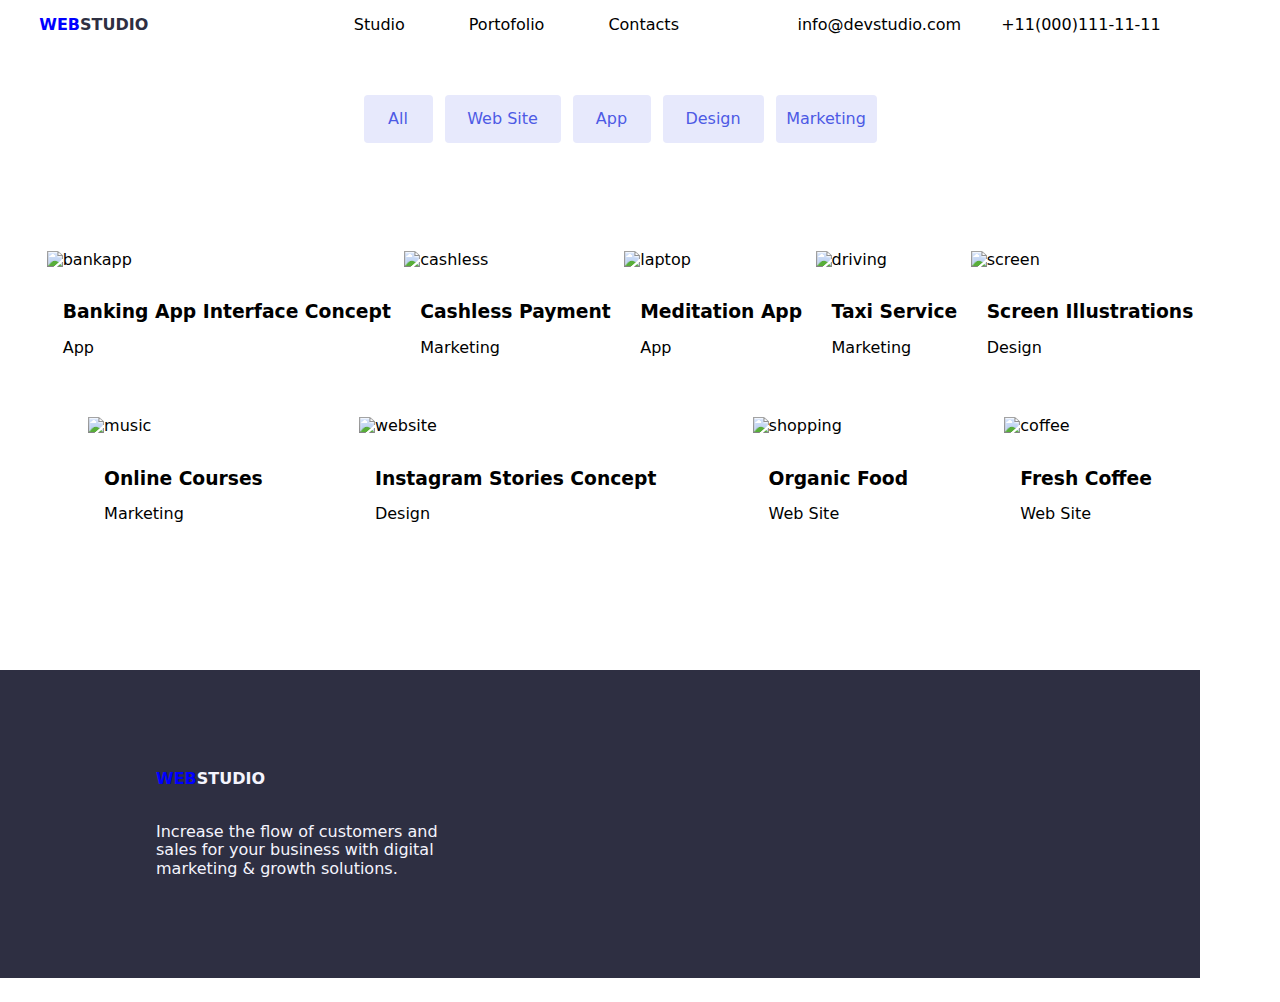
==== Portofoliu.html @ e0397cda "1" ====
<!DOCTYPE html>
<html lang="en">
  <head>
    <meta charset="UTF-8" />
    <meta name="viewport" content="width=device-width, initial-scale=1.0" />
    <title>Portofoliu</title>
    <link rel="preconnect" href="https://fonts.googleapis.com" />
    <link rel="preconnect" href="https://fonts.gstatic.com" crossorigin />
    <link
      href="https://fonts.googleapis.com/css2?family=Raleway:ital,wght@0,700;1,700&family=Roboto:wght@400;500;700;900&display=swap"
      rel="stylesheet"
    />
    <link rel="stylesheet" href="style.css" />
    <link rel="stylesheet" href="modern-normalize.css">
  </head>
  <body class="website">
    <header class="top-line container">
      <!-- Logo -->
      <a href="index.html" class="logo">STUDIO</a>
      <!-- Sectiunea Navigatie -->
      <nav class="pages">
        <ul>
          <li><a href="index.html">Studio</a></li>
        </ul>
        <ul>
          <li><a href="Portofoliu.html">Portofolio</a></li>
        </ul>
        <ul>
          <li><a>Contacts</a></li>
        </ul>
      </nav>
      <!-- Email and Phone -->
      <div class="link-logo">
      <a href="mailto:info@devstudio.com">info@devstudio.com</a>
      <a href="tel:+11 (000) 111-11-11">+11(000)111-11-11</a>
   
  </div>
    </header>
    <!-- Main section -->
    <main>
      <!-- Filter bar -->
      <section class="buttons container section" >      
        <ul class="active-buttons">
          <li><button type="button" class="all">All</button></li>
          <li><button type="button" class="web">Web Site</button></li>
          <li><button type="button" class="app">App</button></li>
          <li><button type="button" class="design">Design</button></li>
          <li><button type="button" class="marketing">Marketing</button></li>
        </ul>
      </section>
      <!-- Project Cards -->
      <section class="container section" >
        <ul class="images-list">
          <li>
            <img
              src="./images/bankapp.jpg"
              alt="bankapp"
              width="360"
              height="300"
            />
            <h3 class="h3-images">Banking App Interface Concept</h3>
            <p class="p-images"> App</p>
          </li>
          <li>
            <img
              src="./images/contactless.jpg"
              alt="cashless"
              width="360"
              height="300"
            />
            <h3 class="h3-images">Cashless Payment</h3>
            <p class="p-images">Marketing</p>
          </li>
          <li>
            <img
              src="./images/laptop.jpg"
              alt="laptop"
              width="360"
              height="300"
            />
            <h3 class="h3-images">Meditation App</h3>
            <p class="p-images">App</p>
          </li>
          <li>
            <img
              src="./images/driving.jpg"
              alt="driving"
              width="360"
              height="300"
            />
            <h3 class="h3-images">Taxi Service</h3>
            <p class="p-images">Marketing</p>
          </li>
          <li>
            <img
              src="./images/ecran.jpg"
              alt="screen"
              width="360"
              height="300"
            />
            <h3 class="h3-images">Screen Illustrations</h3>
            <p class="p-images">Design</p>
          </li>
          <li>
            <img
              src="./images/music.jpg"
              alt="music"
              width="360"
              height="300"
            />
            <h3 class="h3-images">Online Courses</h3>
            <p class="p-images">Marketing</p>
          </li>
          <li>
            <img
              src="./images/website.jpg"
              alt="website"
              width="360"
              height="300"
            />
            <h3 class="h3-images">Instagram Stories Concept</h3>
            <p class="p-images">Design</p>
          </li>
          <li>
            <img
              src="./images/shopping.jpg"
              alt="shopping"
              width="360"
              height="300"
            />
            <h3 class="h3-images">Organic Food</h3>
            <p class="p-images">Web Site</p>
          </li>
          <li>
            <img
              src="./images/coffee.jpg"
              alt="coffee"
              width="360"
              height="300"
            />
            <h3 class="h3-images">Fresh Coffee</h3>
            <p class="p-images">Web Site</p>
          </li>
        </ul>
      </section>
    </main>
    <footer class="footer container">

      <!-- Logo -->
      <div class="logo-footer">
  <a href="index.html" class="logo">STUDIO</a>
  <p class="p-footer">
    Increase the flow of customers and <br> sales for your business with digital <br>
    marketing & growth solutions.
  </p>
      </div>

</footer>
    </footer>
  </body>
</html>
---- style.css ----
.root{
  --link-color:color: #2E2F42;
  --global-font-family:"Roboto", sans-serif;
  --logo-font-family:"Raleway", sans-serif;
  --link-logo:color: #434455;
  --global-withe-text:color: #F4F4FD;
}

.website {
  font-family: var(--global-font-family);
}

.logo-footer::before{
  color: blue;
  font-family: var(--logo-font-family);
  font-weight: 800;
  size: 18px;
  text-decoration: none;
}
.footer .logo{
  color:#F4F4FD;
  text-decoration: none;
  
}
.logo::before{
  content: "WEB";
  color: blue;
  font-family: var(--logo-font-family);
  font-weight: 800;
  size: 18px;
  text-decoration: none;
}
.logo{
  color: #2E2F42;
  text-decoration: none;
  font-family: var(--logo-font-family);
  font-weight: 800;
  size: 18px;
  width: 156px;
  margin-top: 24px;
  margin-bottom: 24px;
}

.link-logo a {
  color: var(--link-logo);
  text-decoration: none;
  size: 16px;
  line-height:1.5;
  justify-content: space-around;
  margin-top: 24px;
  margin-bottom: 24px;
}

  .link-logo{
    display: flex;
    gap: 40px;
    margin-top: 24px;
    margin-bottom: 24px;
    margin-block-start: 0;

  }
  
.pages a {
  color: var(--link-color);
  text-decoration: none;
  font-weight: 500;
  gap: 40px;
  display: flex;
  margin-top: 24px;
  margin-bottom: 24px; 
  }

ul {
    list-style-type: none;
  }

.hero{
  display: flex;
	flex-direction: column;
	flex-wrap: wrap;
	justify-content: center;
	align-items: center;
	align-content: center;
  color: #FFFFFF;
  background-color: #2E2F42;
  top: 72px;
}
.top-line{
  display: flex;
  justify-content: space-around;
  gap: 40px;
  margin-block-start: 0;
  

}
.pages{
  display: flex;
  justify-content: space-evenly;
  margin-block-start: 0;
  gap: 24px;

}
.top-line{
align-items: baseline;}

.h1-hero{
  display: flex;
  justify-content: center;
  align-items: center;
}
.button-order{
padding: 16px, 32px, 16px, 32px;
cursor: pointer;
width: 160px;
height: 56px;
gap: 10px;
border-radius: 4px 4px 4px;
background-color:#4D5AE5;
padding: 0;
outline:none;
border: none; 
}
.button-order:hover{
  background-color:#4D5AE5;
  color: #FFFFFF;
  cursor: pointer;
  border: none; }


















.about li h3{
  font-weight: 500;
  size: 20px;
  color: var(--link-color);
  line-height:1.5;
}
.about li p{
  size: 16px;
  color: var(--link-color);
  line-height:1.5;
}
.sub-heder{
  font-weight: 700;
  size: 36px;
  color: var(--link-color);
  line-height:40px;
}
.team{
  font-weight: 700;
  size: 36px;
  color: var(--link-color);
  line-height:40px;
}
.our-team h3{
  font-weight: 500;
  size: 20px;
  color: var(--link-color);
  line-height:1.5;

}
.our-team p{
  size: 16px;
  color: var(--link-logo);
  line-height:1.5;
}
.footer{
background-color: #2E2F42;
color: #F4F4FD;
}
.logo-studio{
  color: #FFFFFF;
  line-height:21px;





}
.buttons .all {
  font-weight: 500;
  color: #4D5AE5;
  background-color: #E7E9FC;
  width:69px;
  height:48px;
  padding:12px, 24px, 12px, 24px;
  cursor: pointer;
  border: none;
  border-radius: 4px;
  line-height:1.5;
}
.buttons .all:hover {
  background-color:#404BBF;
  color: #FFFFFF;
  }

  .buttons .web{
    color: #4D5AE5;
    background-color: #E7E9FC;
    width:116px;
    height:48px;
    padding:12px, 24px, 12px, 24px;
    cursor: pointer;
    border: 1px;
    border-radius: 4px;
    font-weight: 500;
    line-height:1.5;
  }
  .buttons .web:hover{
    background-color:#404BBF;
    color: #FFFFFF;
  }
  .buttons .app{
    color: #4D5AE5;
    background-color: #E7E9FC;
    width:78px;
    height:48px;
    padding:12px, 24px, 12px, 24px;
    cursor: pointer;
    border: 1px;
    border-radius: 4px;
    font-weight: 500;
    line-height:1.5;
  }
  .buttons .app:hover{
    background-color:#404BBF;
    color: #FFFFFF;
  }
  .buttons .design{
    color: #4D5AE5;
    background-color: #E7E9FC;
    width:101px;
    height:48px;
    padding:12px, 24px, 12px, 24px;
    cursor: pointer;
    border: 1px;
    border-radius: 4px;
    font-weight: 500;
    line-height:1.5;
  }
  .buttons .design:hover{
    background-color:#404BBF;
    color: #FFFFFF;
  }
  .buttons .marketing{
    color: #4D5AE5;
    background-color: #E7E9FC;
    width:101px;
    height:48px;
    padding:12px, 24px, 12px, 24px;
    cursor: pointer;
    border: 1px;
    border-radius: 4px;
    font-weight: 500;
    line-height:1.5;
  }
  .buttons .marketing:hover{
    background-color:#404BBF;
    color: #FFFFFF;
  }
.container{
  width: 1200px;
  margin-top: -24px;
  margin-bottom: -24px;

}
.about-list {
  display: flex;
	justify-content: space-around;
  gap: 24px;

 }
 .section-img{
  display: flex;
  justify-content: space-around;
  gap: 24px;
 }
 .sub-heder{
  display: flex;
  justify-content: center;
 }
 .team{
  display: flex;
  align-content: center;
  flex-wrap: wrap;
  justify-content: center;
  margin-top: 120px;
  margin-bottom: 72px;
}
 .our-team{
  justify-content: space-around;
  display: flex;
 }
 .team-section{
  background-color: #F4F4FD;
  gap: 32px;
  padding: 0px, 0px, 32px, 0px;
  top:1780px;
  width: 1200px;
 }
.team-section h3 p{
  background-color: #FFFFFF;
}
.card1{
  background-color: #FFFFFF;
  justify-content: center;
  text-align: center;
  bottom: 120px;

}
.section {
  padding-top: 94px;
  padding-bottom: 94px;
}
.logo-footer{
  display: flex;

  flex-direction: column;

  margin-left: 156px;

}
.p-footer{
margin-bottom: 100px;
    margin-top: 17.5px;
}
.logo-footer .logo{
  margin-top: 100px;
    margin-bottom: 17.5px;
}


.active-buttons{
  display: flex;
    flex-direction: row;
    flex-wrap: wrap;
    margin-top: -60px;
    justify-content: center;
    align-items: center;
    align-content: center;
    gap: 12px;
}
.images-list{
  display: flex;
  flex-wrap: wrap;
  justify-content: space-around;
  border: #E7E9FC;
  margin-top: -72px;
  
}
.container .section{
  padding-top: 94px;
  padding-bottom: 0px;
}
.h3-images {
  margin-left: 16px;
  margin-top: 32px;
  margin-bottom: 8px;
}
.p-images{
  margin-left: 16px;
  margin-bottom: 60px;
}
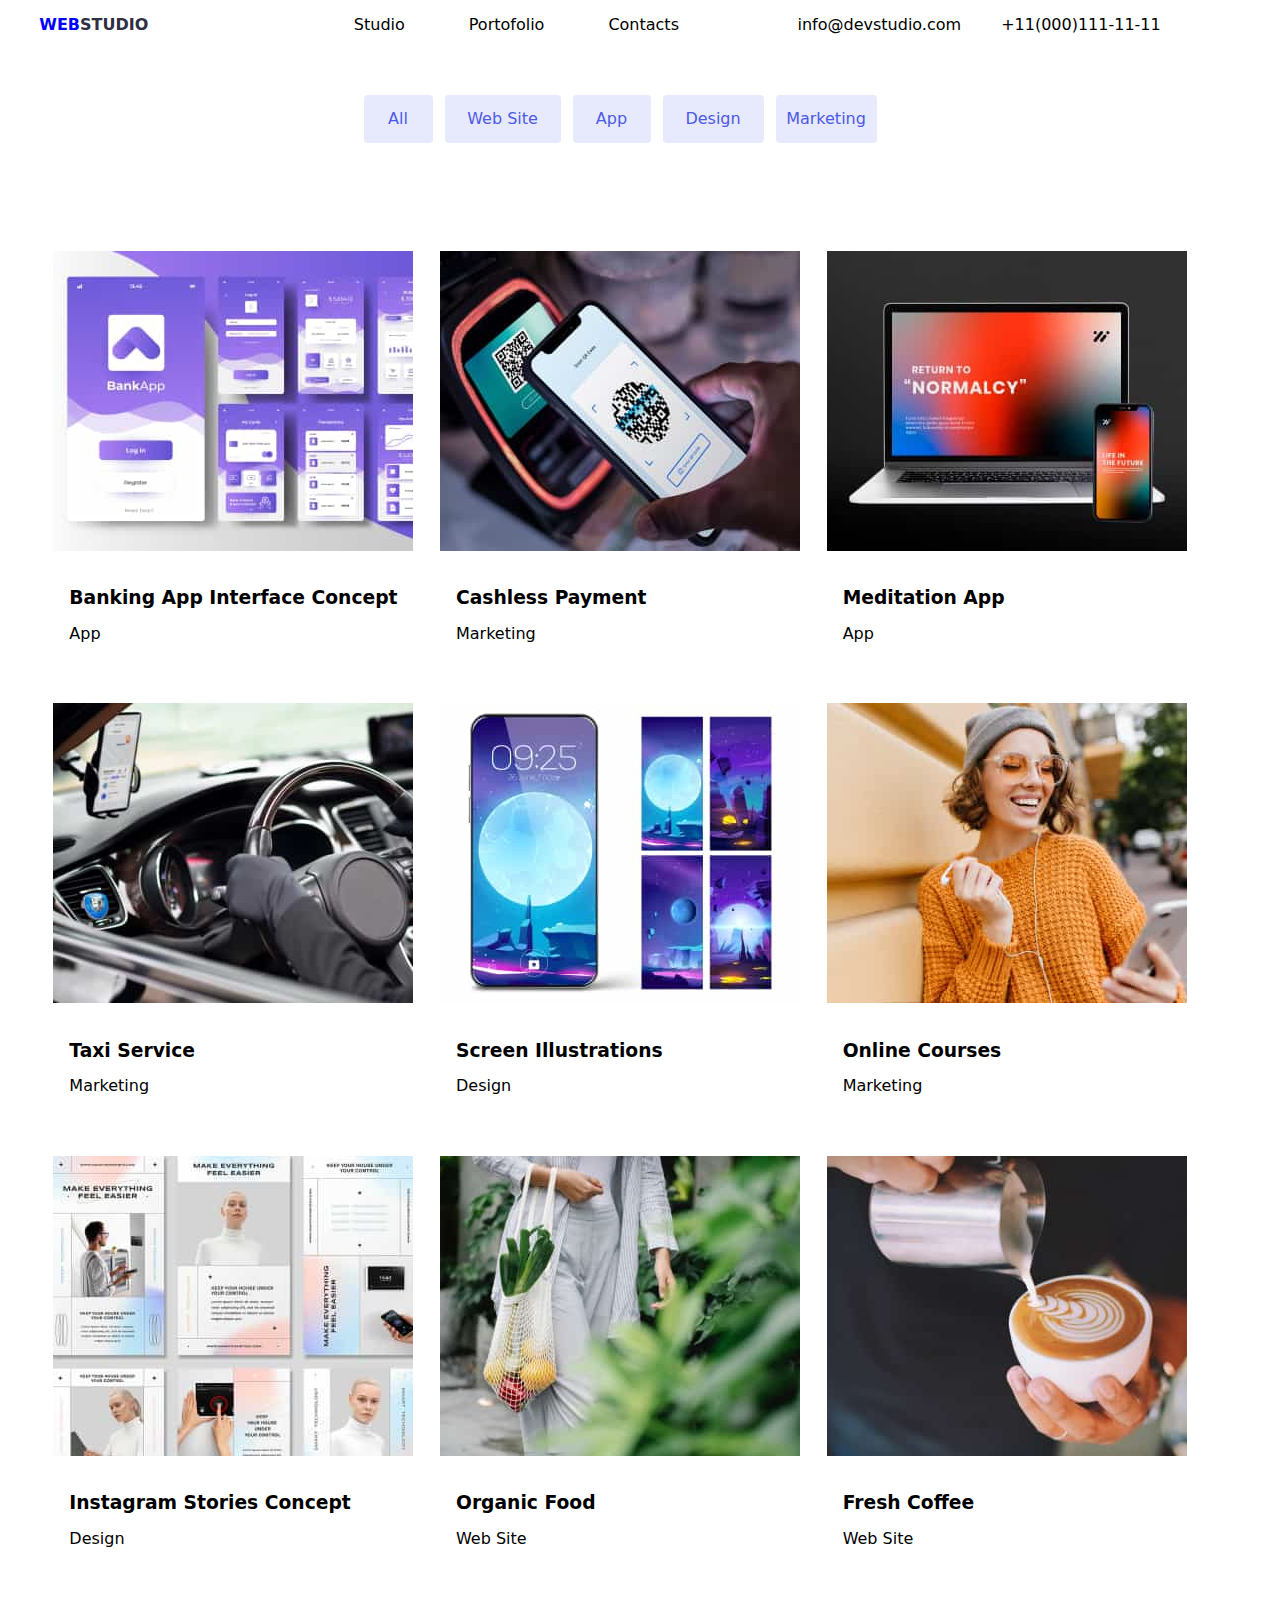
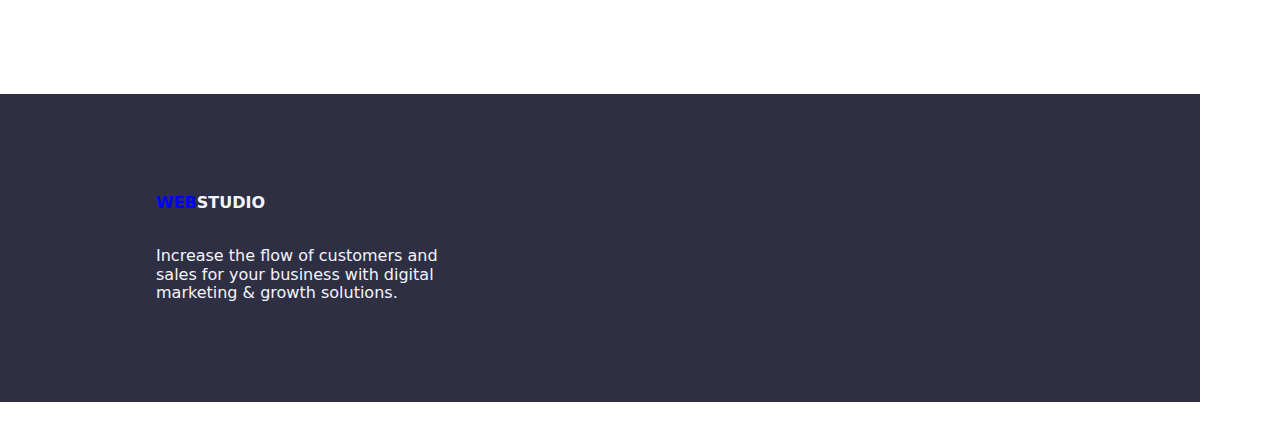
==== commit b1f85a0c: "update2" ====
--- a/Portofoliu.html
+++ b/Portofoliu.html
@@ -1,161 +1,118 @@
 <!DOCTYPE html>
 <html lang="en">
-  <head>
-    <meta charset="UTF-8" />
-    <meta name="viewport" content="width=device-width, initial-scale=1.0" />
-    <title>Portofoliu</title>
-    <link rel="preconnect" href="https://fonts.googleapis.com" />
-    <link rel="preconnect" href="https://fonts.gstatic.com" crossorigin />
-    <link
-      href="https://fonts.googleapis.com/css2?family=Raleway:ital,wght@0,700;1,700&family=Roboto:wght@400;500;700;900&display=swap"
-      rel="stylesheet"
-    />
-    <link rel="stylesheet" href="style.css" />
-    <link rel="stylesheet" href="modern-normalize.css">
-  </head>
-  <body class="website">
-    <header class="top-line container">
-      <!-- Logo -->
-      <a href="index.html" class="logo">STUDIO</a>
-      <!-- Sectiunea Navigatie -->
-      <nav class="pages">
-        <ul>
-          <li><a href="index.html">Studio</a></li>
-        </ul>
-        <ul>
-          <li><a href="Portofoliu.html">Portofolio</a></li>
-        </ul>
-        <ul>
-          <li><a>Contacts</a></li>
-        </ul>
-      </nav>
-      <!-- Email and Phone -->
-      <div class="link-logo">
+
+<head>
+  <meta charset="UTF-8" />
+  <meta name="viewport" content="width=device-width, initial-scale=1.0" />
+  <title>Portofoliu</title>
+  <link rel="preconnect" href="https://fonts.googleapis.com" />
+  <link rel="preconnect" href="https://fonts.gstatic.com" crossorigin />
+  <link
+    href="https://fonts.googleapis.com/css2?family=Raleway:ital,wght@0,700;1,700&family=Roboto:wght@400;500;700;900&display=swap"
+    rel="stylesheet" />
+  <link rel="stylesheet" href="style.css" />
+  <link rel="stylesheet" href="modern-normalize.css">
+</head>
+
+<body class="website">
+  <header class="top-line container">
+    <!-- Logo -->
+    <a href="index.html" class="logo">STUDIO</a>
+    <!-- Sectiunea Navigatie -->
+    <nav class="pages">
+      <ul>
+        <li><a href="index.html">Studio</a></li>
+      </ul>
+      <ul>
+        <li><a href="Portofoliu.html">Portofolio</a></li>
+      </ul>
+      <ul>
+        <li><a>Contacts</a></li>
+      </ul>
+    </nav>
+    <!-- Email and Phone -->
+    <div class="link-logo">
       <a href="mailto:info@devstudio.com">info@devstudio.com</a>
       <a href="tel:+11 (000) 111-11-11">+11(000)111-11-11</a>
-   
-  </div>
-    </header>
-    <!-- Main section -->
-    <main>
-      <!-- Filter bar -->
-      <section class="buttons container section" >      
-        <ul class="active-buttons">
-          <li><button type="button" class="all">All</button></li>
-          <li><button type="button" class="web">Web Site</button></li>
-          <li><button type="button" class="app">App</button></li>
-          <li><button type="button" class="design">Design</button></li>
-          <li><button type="button" class="marketing">Marketing</button></li>
-        </ul>
-      </section>
-      <!-- Project Cards -->
-      <section class="container section" >
-        <ul class="images-list">
-          <li>
-            <img
-              src="./images/bankapp.jpg"
-              alt="bankapp"
-              width="360"
-              height="300"
-            />
-            <h3 class="h3-images">Banking App Interface Concept</h3>
-            <p class="p-images"> App</p>
-          </li>
-          <li>
-            <img
-              src="./images/contactless.jpg"
-              alt="cashless"
-              width="360"
-              height="300"
-            />
-            <h3 class="h3-images">Cashless Payment</h3>
-            <p class="p-images">Marketing</p>
-          </li>
-          <li>
-            <img
-              src="./images/laptop.jpg"
-              alt="laptop"
-              width="360"
-              height="300"
-            />
-            <h3 class="h3-images">Meditation App</h3>
-            <p class="p-images">App</p>
-          </li>
-          <li>
-            <img
-              src="./images/driving.jpg"
-              alt="driving"
-              width="360"
-              height="300"
-            />
-            <h3 class="h3-images">Taxi Service</h3>
-            <p class="p-images">Marketing</p>
-          </li>
-          <li>
-            <img
-              src="./images/ecran.jpg"
-              alt="screen"
-              width="360"
-              height="300"
-            />
-            <h3 class="h3-images">Screen Illustrations</h3>
-            <p class="p-images">Design</p>
-          </li>
-          <li>
-            <img
-              src="./images/music.jpg"
-              alt="music"
-              width="360"
-              height="300"
-            />
-            <h3 class="h3-images">Online Courses</h3>
-            <p class="p-images">Marketing</p>
-          </li>
-          <li>
-            <img
-              src="./images/website.jpg"
-              alt="website"
-              width="360"
-              height="300"
-            />
-            <h3 class="h3-images">Instagram Stories Concept</h3>
-            <p class="p-images">Design</p>
-          </li>
-          <li>
-            <img
-              src="./images/shopping.jpg"
-              alt="shopping"
-              width="360"
-              height="300"
-            />
-            <h3 class="h3-images">Organic Food</h3>
-            <p class="p-images">Web Site</p>
-          </li>
-          <li>
-            <img
-              src="./images/coffee.jpg"
-              alt="coffee"
-              width="360"
-              height="300"
-            />
-            <h3 class="h3-images">Fresh Coffee</h3>
-            <p class="p-images">Web Site</p>
-          </li>
-        </ul>
-      </section>
-    </main>
-    <footer class="footer container">
 
-      <!-- Logo -->
-      <div class="logo-footer">
-  <a href="index.html" class="logo">STUDIO</a>
-  <p class="p-footer">
-    Increase the flow of customers and <br> sales for your business with digital <br>
-    marketing & growth solutions.
-  </p>
-      </div>
+    </div>
+  </header>
+  <!-- Main section -->
+  <main>
+    <!-- Filter bar -->
+    <section class="buttons container section">
+      <ul class="active-buttons">
+        <li><button type="button" class="all">All</button></li>
+        <li><button type="button" class="web">Web Site</button></li>
+        <li><button type="button" class="app">App</button></li>
+        <li><button type="button" class="design">Design</button></li>
+        <li><button type="button" class="marketing">Marketing</button></li>
+      </ul>
+    </section>
+    <!-- Project Cards -->
+    <section class="container section">
+      <ul class="images-list">
+        <li>
+          <img src="./images/bankapp.jpg" alt="bankapp" width="360" height="300" />
+          <h3 class="h3-images">Banking App Interface Concept</h3>
+          <p class="p-images"> App</p>
+        </li>
+        <li>
+          <img src="./images/contactless.jpg" alt="cashless" width="360" height="300" />
+          <h3 class="h3-images">Cashless Payment</h3>
+          <p class="p-images">Marketing</p>
+        </li>
+        <li>
+          <img src="./images/laptop.jpg" alt="laptop" width="360" height="300" />
+          <h3 class="h3-images">Meditation App</h3>
+          <p class="p-images">App</p>
+        </li>
+        <li>
+          <img src="./images/driving.jpg" alt="driving" width="360" height="300" />
+          <h3 class="h3-images">Taxi Service</h3>
+          <p class="p-images">Marketing</p>
+        </li>
+        <li>
+          <img src="./images/ecran.jpg" alt="screen" width="360" height="300" />
+          <h3 class="h3-images">Screen Illustrations</h3>
+          <p class="p-images">Design</p>
+        </li>
+        <li>
+          <img src="./images/music.jpg" alt="music" width="360" height="300" />
+          <h3 class="h3-images">Online Courses</h3>
+          <p class="p-images">Marketing</p>
+        </li>
+        <li>
+          <img src="./images/website.jpg" alt="website" width="360" height="300" />
+          <h3 class="h3-images">Instagram Stories Concept</h3>
+          <p class="p-images">Design</p>
+        </li>
+        <li>
+          <img src="./images/shopping.jpg" alt="shopping" width="360" height="300" />
+          <h3 class="h3-images">Organic Food</h3>
+          <p class="p-images">Web Site</p>
+        </li>
+        <li>
+          <img src="./images/coffee.jpg" alt="coffee" width="360" height="300" />
+          <h3 class="h3-images">Fresh Coffee</h3>
+          <p class="p-images">Web Site</p>
+        </li>
+      </ul>
+    </section>
+  </main>
+  <footer class="footer container">
 
-</footer>
-    </footer>
-  </body>
-</html>
+    <!-- Logo -->
+    <div class="logo-footer">
+      <a href="index.html" class="logo">STUDIO</a>
+      <p class="p-footer">
+        Increase the flow of customers and <br> sales for your business with digital <br>
+        marketing & growth solutions.
+      </p>
+    </div>
+
+  </footer>
+  </footer>
+</body>
+
+</html>--- a/style.css
+++ b/style.css
@@ -51,7 +51,7 @@
   margin-bottom: 24px;
 }
 
-  .link-logo{
+.link-logo{
     display: flex;
     gap: 40px;
     margin-top: 24px;
@@ -77,14 +77,19 @@
 .hero{
   display: flex;
 	flex-direction: column;
-	flex-wrap: wrap;
 	justify-content: center;
 	align-items: center;
-	align-content: center;
   color: #FFFFFF;
+  top: 72px;
   background-color: #2E2F42;
+  background-image: url('./images/office.jpg');
+  width: 1440px;
+  height: 600px;
   top: 72px;
 }
+
+
+
 .top-line{
   display: flex;
   justify-content: space-around;
@@ -125,24 +130,6 @@
   color: #FFFFFF;
   cursor: pointer;
   border: none; }
-
-
-
-
-
-
-
-
-
-
-
-
-
-
-
-
-
-
 .about li h3{
   font-weight: 500;
   size: 20px;
@@ -171,7 +158,7 @@
   size: 20px;
   color: var(--link-color);
   line-height:1.5;
-
+ 
 }
 .our-team p{
   size: 16px;
@@ -185,10 +172,6 @@
 .logo-studio{
   color: #FFFFFF;
   line-height:21px;
-
-
-
-
 
 }
 .buttons .all {
@@ -293,7 +276,7 @@
   display: flex;
   justify-content: center;
  }
- .team{
+ /* .team{
   display: flex;
   align-content: center;
   flex-wrap: wrap;
@@ -321,6 +304,24 @@
   text-align: center;
   bottom: 120px;
 
+} */
+
+.about-list .antena svg{
+  display: flex;
+  fill: red;
+  width: 15px;
+  height: 13px;
+}
+
+.h2-team{
+  text-align: center;
+}
+.team-cards{
+  display: flex;
+  justify-content: space-around;
+  gap: 24px;
+  margin-top: 72px;
+  margin-bottom: 200px;
 }
 .section {
   padding-top: 94px;
@@ -342,8 +343,6 @@
   margin-top: 100px;
     margin-bottom: 17.5px;
 }
-
-
 .active-buttons{
   display: flex;
     flex-direction: row;
@@ -374,4 +373,20 @@
 .p-images{
   margin-left: 16px;
   margin-bottom: 60px;
-}+}
+.h2-customers{
+  display: flex;
+  justify-content: center;
+  margin-top: 120px;
+  margin-bottom: 280px;
+}
+
+.customers{
+  display: flex;
+  justify-content: center;
+}
+/* .customers .customers-list svg{
+  fill:"red";
+  background-color:white;
+  
+} */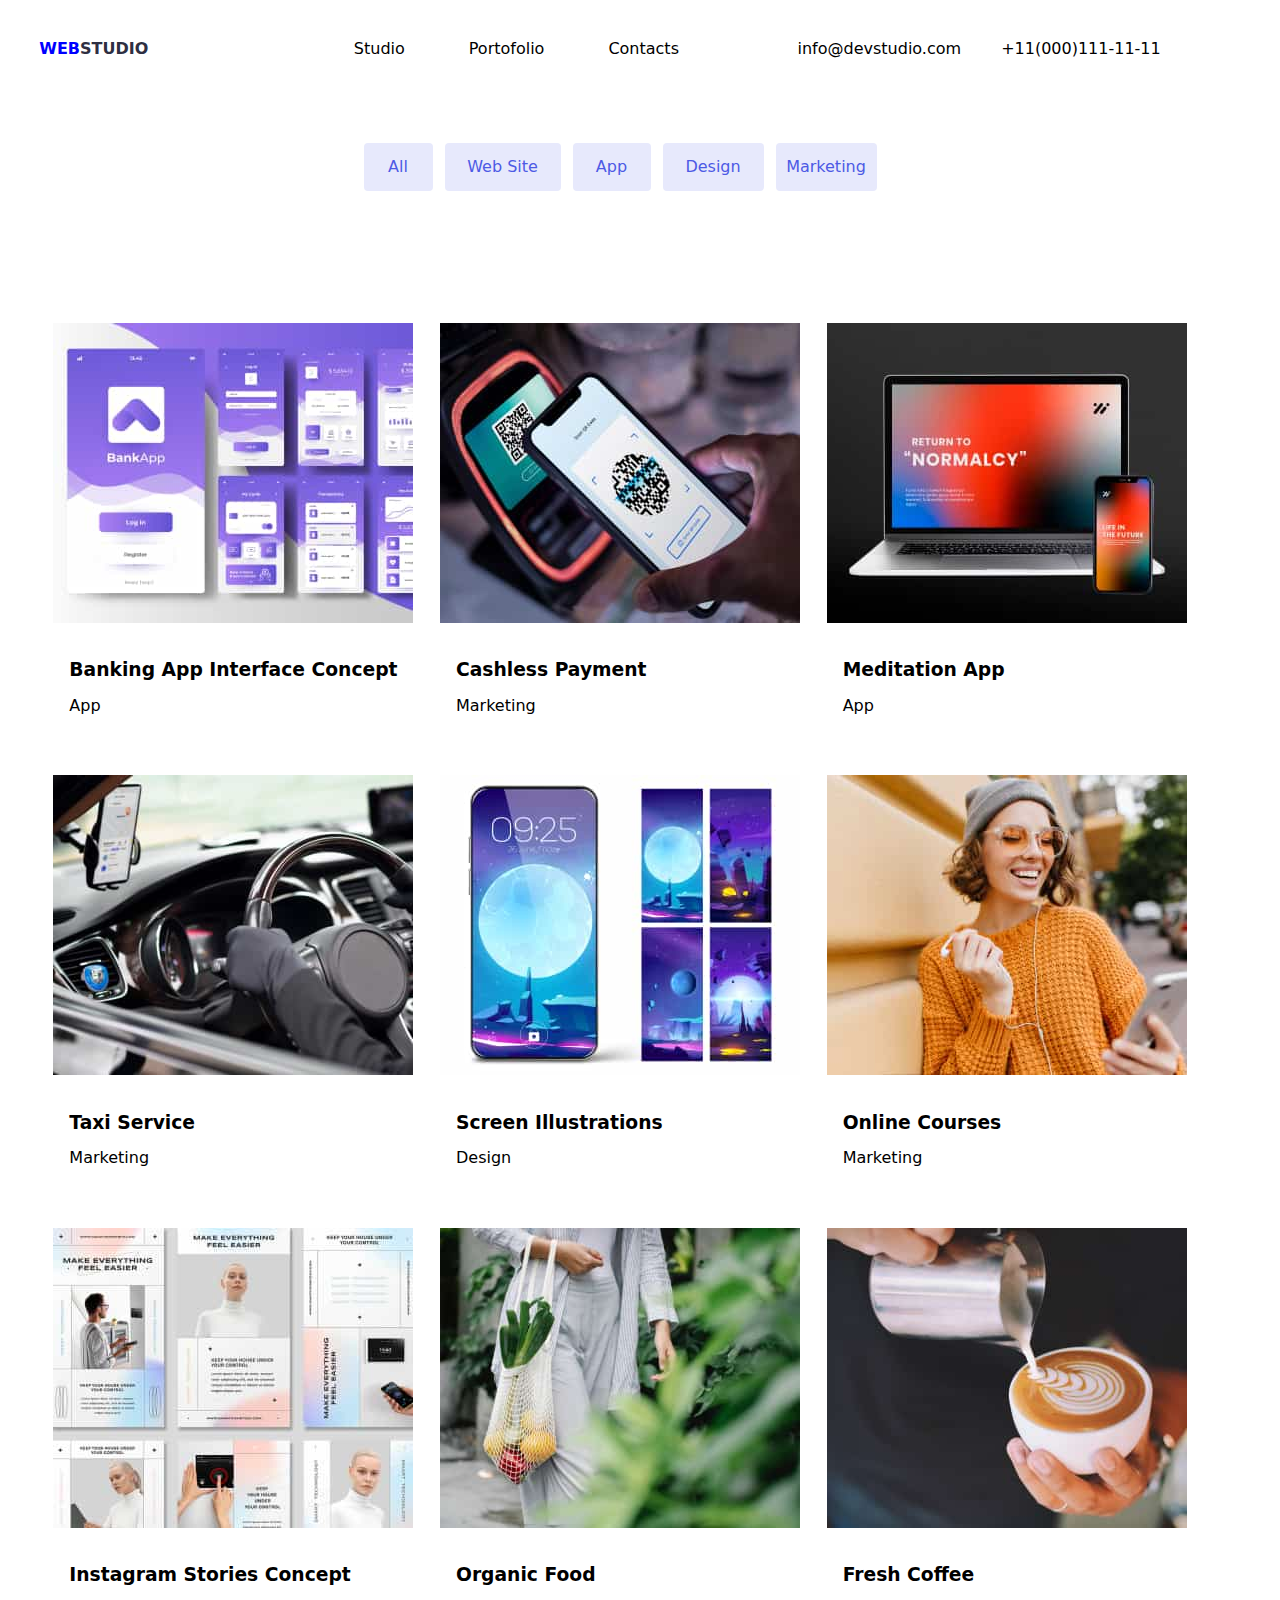
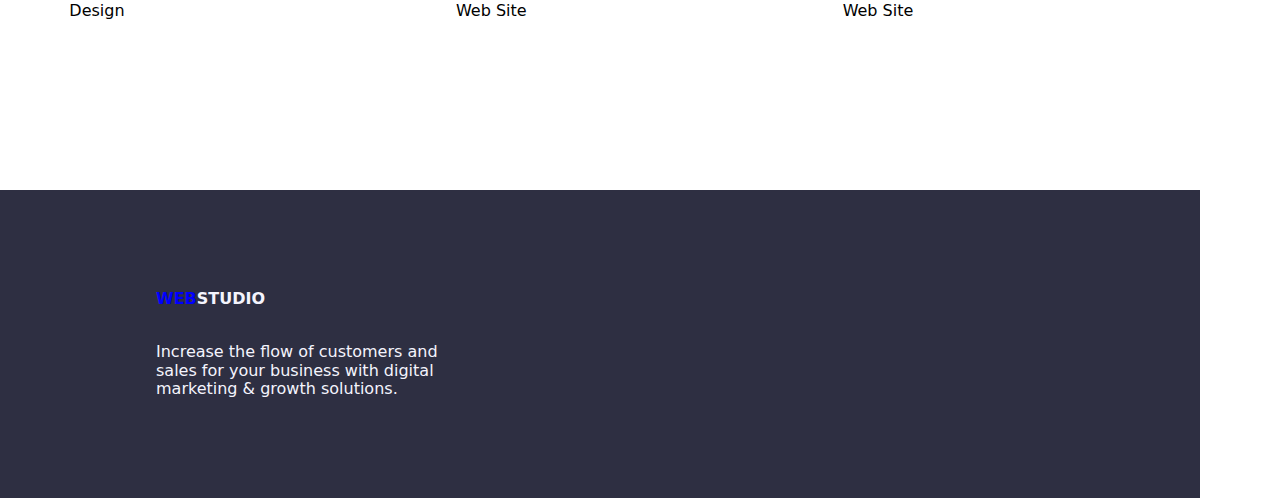
==== commit 3b3eddfe: "update 6" ====
--- a/Portofoliu.html
+++ b/Portofoliu.html
@@ -52,47 +52,47 @@
     <!-- Project Cards -->
     <section class="container section">
       <ul class="images-list">
-        <li>
+        <li class="portofolio-cards">
           <img src="./images/bankapp.jpg" alt="bankapp" width="360" height="300" />
           <h3 class="h3-images">Banking App Interface Concept</h3>
           <p class="p-images"> App</p>
         </li>
-        <li>
+        <li class="portofolio-cards">
           <img src="./images/contactless.jpg" alt="cashless" width="360" height="300" />
           <h3 class="h3-images">Cashless Payment</h3>
           <p class="p-images">Marketing</p>
         </li>
-        <li>
+        <li class="portofolio-cards">
           <img src="./images/laptop.jpg" alt="laptop" width="360" height="300" />
           <h3 class="h3-images">Meditation App</h3>
           <p class="p-images">App</p>
         </li>
-        <li>
+        <li class="portofolio-cards">
           <img src="./images/driving.jpg" alt="driving" width="360" height="300" />
           <h3 class="h3-images">Taxi Service</h3>
           <p class="p-images">Marketing</p>
         </li>
-        <li>
+        <li class="portofolio-cards">
           <img src="./images/ecran.jpg" alt="screen" width="360" height="300" />
           <h3 class="h3-images">Screen Illustrations</h3>
           <p class="p-images">Design</p>
         </li>
-        <li>
+        <li class="portofolio-cards">
           <img src="./images/music.jpg" alt="music" width="360" height="300" />
           <h3 class="h3-images">Online Courses</h3>
           <p class="p-images">Marketing</p>
         </li>
-        <li>
+        <li class="portofolio-cards">
           <img src="./images/website.jpg" alt="website" width="360" height="300" />
           <h3 class="h3-images">Instagram Stories Concept</h3>
           <p class="p-images">Design</p>
         </li>
-        <li>
+        <li class="portofolio-cards">
           <img src="./images/shopping.jpg" alt="shopping" width="360" height="300" />
           <h3 class="h3-images">Organic Food</h3>
           <p class="p-images">Web Site</p>
         </li>
-        <li>
+        <li class="portofolio-cards">
           <img src="./images/coffee.jpg" alt="coffee" width="360" height="300" />
           <h3 class="h3-images">Fresh Coffee</h3>
           <p class="p-images">Web Site</p>
--- a/style.css
+++ b/style.css
@@ -1,28 +1,29 @@
-.root{
-  --link-color:color: #2E2F42;
-  --global-font-family:"Roboto", sans-serif;
-  --logo-font-family:"Raleway", sans-serif;
-  --link-logo:color: #434455;
-  --global-withe-text:color: #F4F4FD;
+.root {
+  --link-color: #2e2f42;
+  --global-font-family: "Roboto", sans-serif;
+  --logo-font-family: "Raleway", sans-serif;
+  --link-logo: #434455;
+  --global-withe-text: #f4f4fd;
 }
 
 .website {
   font-family: var(--global-font-family);
 }
 
-.logo-footer::before{
+.logo-footer::before {
   color: blue;
   font-family: var(--logo-font-family);
   font-weight: 800;
   size: 18px;
   text-decoration: none;
 }
-.footer .logo{
-  color:#F4F4FD;
-  text-decoration: none;
-  
-}
-.logo::before{
+
+.footer .logo {
+  color: #f4f4fd;
+  text-decoration: none;
+}
+
+.logo::before {
   content: "WEB";
   color: blue;
   font-family: var(--logo-font-family);
@@ -30,8 +31,9 @@
   size: 18px;
   text-decoration: none;
 }
-.logo{
-  color: #2E2F42;
+
+.logo {
+  color: #2e2f42;
   text-decoration: none;
   font-family: var(--logo-font-family);
   font-weight: 800;
@@ -45,21 +47,20 @@
   color: var(--link-logo);
   text-decoration: none;
   size: 16px;
-  line-height:1.5;
+  line-height: 1.5;
   justify-content: space-around;
   margin-top: 24px;
   margin-bottom: 24px;
 }
 
-.link-logo{
-    display: flex;
-    gap: 40px;
-    margin-top: 24px;
-    margin-bottom: 24px;
-    margin-block-start: 0;
-
-  }
-  
+.link-logo {
+  display: flex;
+  gap: 40px;
+  margin-top: 24px;
+  margin-bottom: 24px;
+  margin-block-start: 0;
+}
+
 .pages a {
   color: var(--link-color);
   text-decoration: none;
@@ -67,326 +68,417 @@
   gap: 40px;
   display: flex;
   margin-top: 24px;
-  margin-bottom: 24px; 
-  }
+  margin-bottom: 24px;
+}
 
 ul {
-    list-style-type: none;
-  }
-
-.hero{
-  display: flex;
-	flex-direction: column;
-	justify-content: center;
-	align-items: center;
-  color: #FFFFFF;
+  list-style-type: none;
+}
+
+.hero {
+  display: flex;
+  flex-direction: column;
+  justify-content: center;
+  align-items: center;
+  color: #ffffff;
   top: 72px;
-  background-color: #2E2F42;
-  background-image: url('./images/office.jpg');
   width: 1440px;
   height: 600px;
   top: 72px;
 }
 
-
-
-.top-line{
+.custom-rectangle:hover {
+  fill: #e74c3c; /* Change the color on hover */
+}
+
+.rect-icons {
+  width: 264px;
+  height: 112px;
+  position: absolute;
+  left: 0px;
+  top: 0px;
+  background: #f4f4fd;
+  border-radius: 4px;
+}
+
+.header-container-content {
+  width: 1440px;
+  height: 600px;
+  position: relative;
+  background-image: linear-gradient(
+      rgba(46, 47, 66, 0.7),
+      rgba(46, 47, 66, 0.7)
+    ),
+    url(./images/office.png);
+  background-size: cover;
+}
+
+.top-line {
   display: flex;
   justify-content: space-around;
   gap: 40px;
   margin-block-start: 0;
-  
-
-}
-.pages{
+}
+
+.pages {
   display: flex;
   justify-content: space-evenly;
   margin-block-start: 0;
   gap: 24px;
-
-}
-.top-line{
-align-items: baseline;}
-
-.h1-hero{
+}
+
+.top-line {
+  align-items: baseline;
+}
+
+.h1-hero {
   display: flex;
   justify-content: center;
   align-items: center;
 }
-.button-order{
-padding: 16px, 32px, 16px, 32px;
-cursor: pointer;
-width: 160px;
-height: 56px;
-gap: 10px;
-border-radius: 4px 4px 4px;
-background-color:#4D5AE5;
-padding: 0;
-outline:none;
-border: none; 
-}
-.button-order:hover{
-  background-color:#4D5AE5;
-  color: #FFFFFF;
-  cursor: pointer;
-  border: none; }
-.about li h3{
+
+.button-order {
+  padding: 16px, 32px, 16px, 32px;
+  cursor: pointer;
+  width: 160px;
+  height: 56px;
+  gap: 10px;
+  border-radius: 4px 4px 4px;
+  background-color: #4d5ae5;
+  padding: 0;
+  outline: none;
+  border: none;
+}
+
+.button-order:hover {
+  background-color: #4d5ae5;
+  color: #ffffff;
+  cursor: pointer;
+  border: none;
+}
+
+.about li h3 {
   font-weight: 500;
   size: 20px;
   color: var(--link-color);
-  line-height:1.5;
-}
-.about li p{
+  line-height: 1.5;
+}
+
+.about li p {
   size: 16px;
   color: var(--link-color);
-  line-height:1.5;
-}
-.sub-heder{
+  line-height: 1.5;
+}
+
+.sub-heder {
   font-weight: 700;
   size: 36px;
   color: var(--link-color);
-  line-height:40px;
-}
-.team{
+  line-height: 40px;
+}
+
+.team {
   font-weight: 700;
   size: 36px;
   color: var(--link-color);
-  line-height:40px;
-}
-.our-team h3{
+  line-height: 40px;
+}
+
+.our-team h3 {
   font-weight: 500;
   size: 20px;
   color: var(--link-color);
-  line-height:1.5;
- 
-}
-.our-team p{
+  line-height: 1.5;
+}
+
+.our-team p {
   size: 16px;
   color: var(--link-logo);
-  line-height:1.5;
-}
-.footer{
-background-color: #2E2F42;
-color: #F4F4FD;
-}
-.logo-studio{
-  color: #FFFFFF;
-  line-height:21px;
-
-}
+  line-height: 1.5;
+}
+
+.footer {
+  background-color: #2e2f42;
+  color: #f4f4fd;
+  width: 1440px;
+}
+
+.logo-studio {
+  color: #ffffff;
+  line-height: 21px;
+}
+
 .buttons .all {
   font-weight: 500;
-  color: #4D5AE5;
-  background-color: #E7E9FC;
-  width:69px;
-  height:48px;
-  padding:12px, 24px, 12px, 24px;
+  color: #4d5ae5;
+  background-color: #e7e9fc;
+  width: 69px;
+  height: 48px;
+  padding: 12px, 24px, 12px, 24px;
   cursor: pointer;
   border: none;
   border-radius: 4px;
-  line-height:1.5;
-}
+  line-height: 1.5;
+}
+
 .buttons .all:hover {
-  background-color:#404BBF;
-  color: #FFFFFF;
-  }
-
-  .buttons .web{
-    color: #4D5AE5;
-    background-color: #E7E9FC;
-    width:116px;
-    height:48px;
-    padding:12px, 24px, 12px, 24px;
-    cursor: pointer;
-    border: 1px;
-    border-radius: 4px;
-    font-weight: 500;
-    line-height:1.5;
-  }
-  .buttons .web:hover{
-    background-color:#404BBF;
-    color: #FFFFFF;
-  }
-  .buttons .app{
-    color: #4D5AE5;
-    background-color: #E7E9FC;
-    width:78px;
-    height:48px;
-    padding:12px, 24px, 12px, 24px;
-    cursor: pointer;
-    border: 1px;
-    border-radius: 4px;
-    font-weight: 500;
-    line-height:1.5;
-  }
-  .buttons .app:hover{
-    background-color:#404BBF;
-    color: #FFFFFF;
-  }
-  .buttons .design{
-    color: #4D5AE5;
-    background-color: #E7E9FC;
-    width:101px;
-    height:48px;
-    padding:12px, 24px, 12px, 24px;
-    cursor: pointer;
-    border: 1px;
-    border-radius: 4px;
-    font-weight: 500;
-    line-height:1.5;
-  }
-  .buttons .design:hover{
-    background-color:#404BBF;
-    color: #FFFFFF;
-  }
-  .buttons .marketing{
-    color: #4D5AE5;
-    background-color: #E7E9FC;
-    width:101px;
-    height:48px;
-    padding:12px, 24px, 12px, 24px;
-    cursor: pointer;
-    border: 1px;
-    border-radius: 4px;
-    font-weight: 500;
-    line-height:1.5;
-  }
-  .buttons .marketing:hover{
-    background-color:#404BBF;
-    color: #FFFFFF;
-  }
-.container{
+  background-color: #404bbf;
+  color: #ffffff;
+}
+
+.buttons .web {
+  color: #4d5ae5;
+  background-color: #e7e9fc;
+  width: 116px;
+  height: 48px;
+  padding: 12px, 24px, 12px, 24px;
+  cursor: pointer;
+  border: 1px;
+  border-radius: 4px;
+  font-weight: 500;
+  line-height: 1.5;
+}
+
+.buttons .web:hover {
+  background-color: #404bbf;
+  color: #ffffff;
+}
+
+.buttons .app {
+  color: #4d5ae5;
+  background-color: #e7e9fc;
+  width: 78px;
+  height: 48px;
+  padding: 12px, 24px, 12px, 24px;
+  cursor: pointer;
+  border: 1px;
+  border-radius: 4px;
+  font-weight: 500;
+  line-height: 1.5;
+}
+
+.buttons .app:hover {
+  background-color: #404bbf;
+  color: #ffffff;
+}
+
+.buttons .design {
+  color: #4d5ae5;
+  background-color: #e7e9fc;
+  width: 101px;
+  height: 48px;
+  padding: 12px, 24px, 12px, 24px;
+  cursor: pointer;
+  border: 1px;
+  border-radius: 4px;
+  font-weight: 500;
+  line-height: 1.5;
+}
+
+.buttons .design:hover {
+  background-color: #404bbf;
+  color: #ffffff;
+}
+
+.buttons .marketing {
+  color: #4d5ae5;
+  background-color: #e7e9fc;
+  width: 101px;
+  height: 48px;
+  padding: 12px, 24px, 12px, 24px;
+  cursor: pointer;
+  border: 1px;
+  border-radius: 4px;
+  font-weight: 500;
+  line-height: 1.5;
+}
+
+.buttons .marketing:hover {
+  background-color: #404bbf;
+  color: #ffffff;
+}
+
+.container {
   width: 1200px;
-  margin-top: -24px;
-  margin-bottom: -24px;
-
-}
+  /* margin-top: -24px;
+  margin-bottom: -24px; */
+}
+
 .about-list {
   display: flex;
-	justify-content: space-around;
+  justify-content: space-around;
   gap: 24px;
-
- }
- .section-img{
+}
+
+.section-img {
   display: flex;
   justify-content: space-around;
   gap: 24px;
- }
- .sub-heder{
-  display: flex;
-  justify-content: center;
- }
- /* .team{
-  display: flex;
+}
+
+.sub-heder {
+  display: flex;
+  justify-content: center;
+}
+
+.list-social-icons {
+  list-style-type: none;
+  display: flex;
+  align-items: center;
+  justify-content: space-evenly;
+  padding-bottom: 30px;
+  margin-right: 60px;
+  gap: 30px;
+}
+
+.social-icons {
+  fill: #8e8f99;
+}
+
+.social-icons:hover {
+  fill: #4d5ae5;
+}
+
+.icon-links {
+  display: flex;
+  border-radius: 50%;
+  background-color: white;
+  display: flex;
+  justify-content: center;
   align-content: center;
-  flex-wrap: wrap;
-  justify-content: center;
-  margin-top: 120px;
-  margin-bottom: 72px;
-}
- .our-team{
-  justify-content: space-around;
-  display: flex;
- }
- .team-section{
-  background-color: #F4F4FD;
-  gap: 32px;
-  padding: 0px, 0px, 32px, 0px;
-  top:1780px;
-  width: 1200px;
- }
-.team-section h3 p{
-  background-color: #FFFFFF;
-}
-.card1{
-  background-color: #FFFFFF;
-  justify-content: center;
+  width: 15px;
+  height: 15px;
+}
+
+.cards-team {
+  font-size: 14px;
   text-align: center;
-  bottom: 120px;
-
-} */
-
-.about-list .antena svg{
-  display: flex;
-  fill: red;
-  width: 15px;
-  height: 13px;
-}
-
-.h2-team{
+  box-shadow: 0px 1px 3px rgba(0, 0, 0, 0.12), 0px 1px 1px rgba(0, 0, 0, 0.14),
+    0px 2px 1px rgba(0, 0, 0, 0.2);
+  border-radius: 0px 0px 4px 4px;
+  background-color: #ffffff;
+}
+
+.team {
+  background-color: #f4f4fd;
+  width: 1440px;
+  height: 780px;
+}
+
+.h2-team {
   text-align: center;
 }
-.team-cards{
+
+.team-cards {
   display: flex;
   justify-content: space-around;
   gap: 24px;
   margin-top: 72px;
   margin-bottom: 200px;
 }
+
 .section {
   padding-top: 94px;
   padding-bottom: 94px;
 }
-.logo-footer{
+
+.logo-footer {
   display: flex;
 
   flex-direction: column;
 
   margin-left: 156px;
-
-}
-.p-footer{
-margin-bottom: 100px;
-    margin-top: 17.5px;
-}
-.logo-footer .logo{
+}
+
+.p-footer {
+  margin-bottom: 100px;
+  margin-top: 17.5px;
+}
+
+.logo-footer .logo {
   margin-top: 100px;
-    margin-bottom: 17.5px;
-}
-.active-buttons{
-  display: flex;
-    flex-direction: row;
-    flex-wrap: wrap;
-    margin-top: -60px;
-    justify-content: center;
-    align-items: center;
-    align-content: center;
-    gap: 12px;
-}
-.images-list{
-  display: flex;
+  margin-bottom: 17.5px;
+}
+
+.active-buttons {
+  display: flex;
+  flex-direction: row;
   flex-wrap: wrap;
-  justify-content: space-around;
-  border: #E7E9FC;
+  margin-top: -60px;
+  justify-content: center;
+  align-items: center;
+  align-content: center;
+  gap: 12px;
+}
+
+.images-list {
+  display: flex;
+  flex-wrap: wrap;
+  justify-content: space-around;
+  border: #e7e9fc;
   margin-top: -72px;
-  
-}
-.container .section{
+}
+
+.container .section {
   padding-top: 94px;
   padding-bottom: 0px;
 }
+
 .h3-images {
   margin-left: 16px;
   margin-top: 32px;
   margin-bottom: 8px;
 }
-.p-images{
+
+.p-images {
   margin-left: 16px;
   margin-bottom: 60px;
 }
-.h2-customers{
+
+.h2-customers {
   display: flex;
   justify-content: center;
   margin-top: 120px;
   margin-bottom: 280px;
 }
 
-.customers{
-  display: flex;
-  justify-content: center;
-}
-/* .customers .customers-list svg{
-  fill:"red";
-  background-color:white;
-  
-} */+.customers {
+  text-align: center;
+  justify-content: center;
+  margin-bottom: 72px;
+}
+
+.customers-icons {
+  fill: #8e8f99;
+  display: flex;
+  justify-content: space-evenly;
+}
+
+.customers-icons {
+  display: flex;
+  justify-content: space-between;
+  margin-top: 72px;
+  margin-bottom: 120px;
+}
+
+.container-customers {
+  height: 100px;
+}
+
+.customers-icons:hover {
+  fill: #4d5ae5;
+}
+
+.hover-rectangle:hover {
+  stroke: #4d5ae5;
+}
+
+.portofolio-cards:hover {
+  font-size: 14px;
+
+  box-shadow: 0px 1px 3px rgba(0, 0, 0, 0.12), 0px 1px 1px rgba(0, 0, 0, 0.14),
+    0px 2px 1px rgba(0, 0, 0, 0.2);
+  border-radius: 0px 0px 4px 4px;
+  margin-bottom: 48px;
+}
+
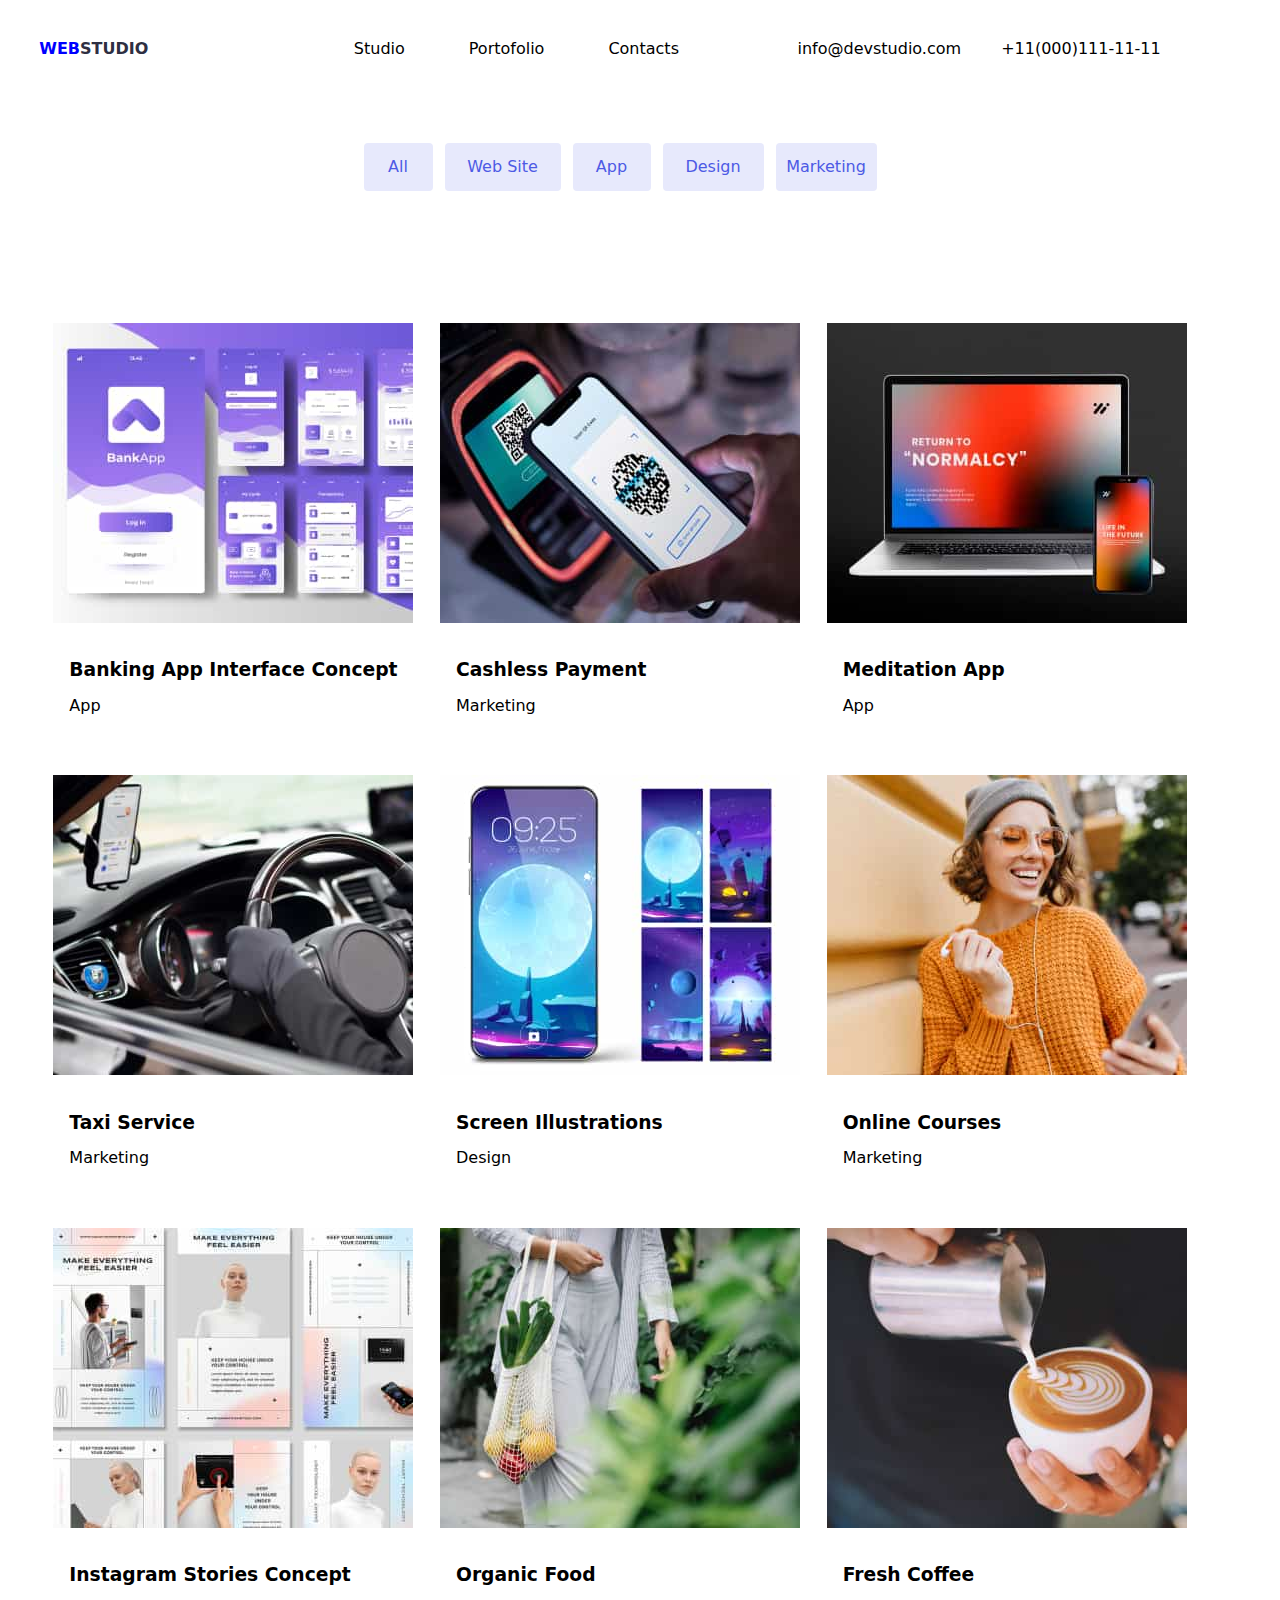
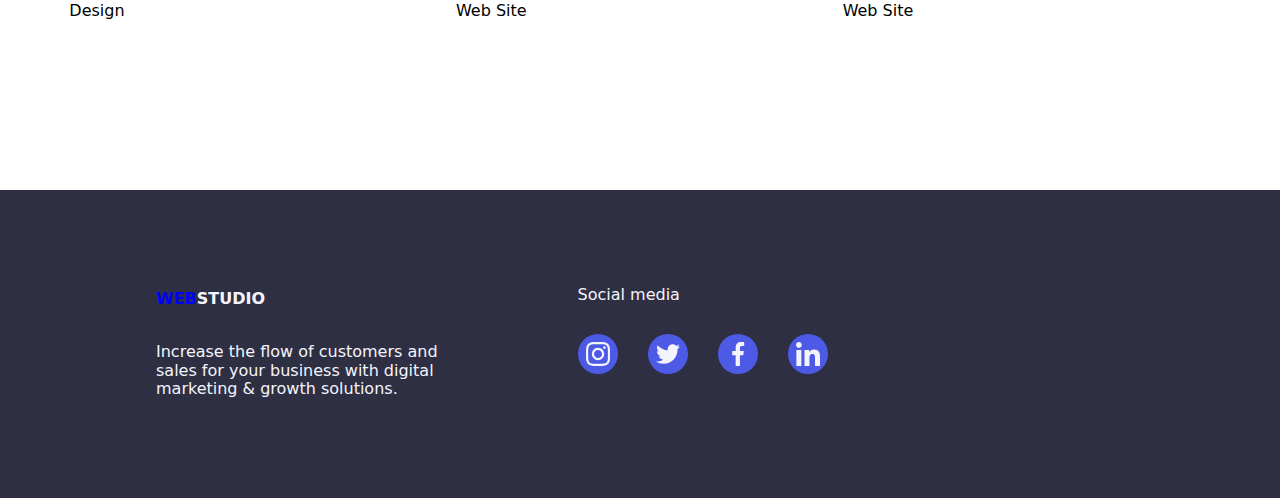
==== commit 86eaf8f2: "update 8" ====
--- a/Portofoliu.html
+++ b/Portofoliu.html
@@ -1,118 +1,216 @@
 <!DOCTYPE html>
 <html lang="en">
+  <head>
+    <meta charset="UTF-8" />
+    <meta name="viewport" content="width=device-width, initial-scale=1.0" />
+    <title>Portofoliu</title>
+    <link rel="preconnect" href="https://fonts.googleapis.com" />
+    <link rel="preconnect" href="https://fonts.gstatic.com" crossorigin />
+    <link
+      href="https://fonts.googleapis.com/css2?family=Raleway:ital,wght@0,700;1,700&family=Roboto:wght@400;500;700;900&display=swap"
+      rel="stylesheet"
+    />
+    <link rel="stylesheet" href="style.css" />
+    <link rel="stylesheet" href="modern-normalize.css" />
+  </head>
 
-<head>
-  <meta charset="UTF-8" />
-  <meta name="viewport" content="width=device-width, initial-scale=1.0" />
-  <title>Portofoliu</title>
-  <link rel="preconnect" href="https://fonts.googleapis.com" />
-  <link rel="preconnect" href="https://fonts.gstatic.com" crossorigin />
-  <link
-    href="https://fonts.googleapis.com/css2?family=Raleway:ital,wght@0,700;1,700&family=Roboto:wght@400;500;700;900&display=swap"
-    rel="stylesheet" />
-  <link rel="stylesheet" href="style.css" />
-  <link rel="stylesheet" href="modern-normalize.css">
-</head>
-
-<body class="website">
-  <header class="top-line container">
-    <!-- Logo -->
-    <a href="index.html" class="logo">STUDIO</a>
-    <!-- Sectiunea Navigatie -->
-    <nav class="pages">
-      <ul>
-        <li><a href="index.html">Studio</a></li>
-      </ul>
-      <ul>
-        <li><a href="Portofoliu.html">Portofolio</a></li>
-      </ul>
-      <ul>
-        <li><a>Contacts</a></li>
-      </ul>
-    </nav>
-    <!-- Email and Phone -->
-    <div class="link-logo">
-      <a href="mailto:info@devstudio.com">info@devstudio.com</a>
-      <a href="tel:+11 (000) 111-11-11">+11(000)111-11-11</a>
-
-    </div>
-  </header>
-  <!-- Main section -->
-  <main>
-    <!-- Filter bar -->
-    <section class="buttons container section">
-      <ul class="active-buttons">
-        <li><button type="button" class="all">All</button></li>
-        <li><button type="button" class="web">Web Site</button></li>
-        <li><button type="button" class="app">App</button></li>
-        <li><button type="button" class="design">Design</button></li>
-        <li><button type="button" class="marketing">Marketing</button></li>
-      </ul>
-    </section>
-    <!-- Project Cards -->
-    <section class="container section">
-      <ul class="images-list">
-        <li class="portofolio-cards">
-          <img src="./images/bankapp.jpg" alt="bankapp" width="360" height="300" />
-          <h3 class="h3-images">Banking App Interface Concept</h3>
-          <p class="p-images"> App</p>
-        </li>
-        <li class="portofolio-cards">
-          <img src="./images/contactless.jpg" alt="cashless" width="360" height="300" />
-          <h3 class="h3-images">Cashless Payment</h3>
-          <p class="p-images">Marketing</p>
-        </li>
-        <li class="portofolio-cards">
-          <img src="./images/laptop.jpg" alt="laptop" width="360" height="300" />
-          <h3 class="h3-images">Meditation App</h3>
-          <p class="p-images">App</p>
-        </li>
-        <li class="portofolio-cards">
-          <img src="./images/driving.jpg" alt="driving" width="360" height="300" />
-          <h3 class="h3-images">Taxi Service</h3>
-          <p class="p-images">Marketing</p>
-        </li>
-        <li class="portofolio-cards">
-          <img src="./images/ecran.jpg" alt="screen" width="360" height="300" />
-          <h3 class="h3-images">Screen Illustrations</h3>
-          <p class="p-images">Design</p>
-        </li>
-        <li class="portofolio-cards">
-          <img src="./images/music.jpg" alt="music" width="360" height="300" />
-          <h3 class="h3-images">Online Courses</h3>
-          <p class="p-images">Marketing</p>
-        </li>
-        <li class="portofolio-cards">
-          <img src="./images/website.jpg" alt="website" width="360" height="300" />
-          <h3 class="h3-images">Instagram Stories Concept</h3>
-          <p class="p-images">Design</p>
-        </li>
-        <li class="portofolio-cards">
-          <img src="./images/shopping.jpg" alt="shopping" width="360" height="300" />
-          <h3 class="h3-images">Organic Food</h3>
-          <p class="p-images">Web Site</p>
-        </li>
-        <li class="portofolio-cards">
-          <img src="./images/coffee.jpg" alt="coffee" width="360" height="300" />
-          <h3 class="h3-images">Fresh Coffee</h3>
-          <p class="p-images">Web Site</p>
-        </li>
-      </ul>
-    </section>
-  </main>
-  <footer class="footer container">
-
-    <!-- Logo -->
-    <div class="logo-footer">
+  <body class="website">
+    <header class="top-line container">
+      <!-- Logo -->
       <a href="index.html" class="logo">STUDIO</a>
-      <p class="p-footer">
-        Increase the flow of customers and <br> sales for your business with digital <br>
-        marketing & growth solutions.
-      </p>
-    </div>
-
-  </footer>
-  </footer>
-</body>
-
-</html>+      <!-- Sectiunea Navigatie -->
+      <nav class="pages">
+        <ul>
+          <li><a href="index.html">Studio</a></li>
+        </ul>
+        <ul>
+          <li><a href="Portofoliu.html">Portofolio</a></li>
+        </ul>
+        <ul>
+          <li><a>Contacts</a></li>
+        </ul>
+      </nav>
+      <!-- Email and Phone -->
+      <div class="link-logo">
+        <a href="mailto:info@devstudio.com">info@devstudio.com</a>
+        <a href="tel:+11 (000) 111-11-11">+11(000)111-11-11</a>
+      </div>
+    </header>
+    <!-- Main section -->
+    <main>
+      <!-- Filter bar -->
+      <section class="buttons container section">
+        <ul class="active-buttons">
+          <li><button type="button" class="all">All</button></li>
+          <li><button type="button" class="web">Web Site</button></li>
+          <li><button type="button" class="app">App</button></li>
+          <li><button type="button" class="design">Design</button></li>
+          <li><button type="button" class="marketing">Marketing</button></li>
+        </ul>
+      </section>
+      <!-- Project Cards -->
+      <section class="container section">
+        <ul class="images-list">
+          <li class="portofolio-cards">
+            <img
+              src="./images/bankapp.jpg"
+              alt="bankapp"
+              width="360"
+              height="300"
+            />
+            <h3 class="h3-images">Banking App Interface Concept</h3>
+            <p class="p-images">App</p>
+          </li>
+          <li class="portofolio-cards">
+            <img
+              src="./images/contactless.jpg"
+              alt="cashless"
+              width="360"
+              height="300"
+            />
+            <h3 class="h3-images">Cashless Payment</h3>
+            <p class="p-images">Marketing</p>
+          </li>
+          <li class="portofolio-cards">
+            <img
+              src="./images/laptop.jpg"
+              alt="laptop"
+              width="360"
+              height="300"
+            />
+            <h3 class="h3-images">Meditation App</h3>
+            <p class="p-images">App</p>
+          </li>
+          <li class="portofolio-cards">
+            <img
+              src="./images/driving.jpg"
+              alt="driving"
+              width="360"
+              height="300"
+            />
+            <h3 class="h3-images">Taxi Service</h3>
+            <p class="p-images">Marketing</p>
+          </li>
+          <li class="portofolio-cards">
+            <img
+              src="./images/ecran.jpg"
+              alt="screen"
+              width="360"
+              height="300"
+            />
+            <h3 class="h3-images">Screen Illustrations</h3>
+            <p class="p-images">Design</p>
+          </li>
+          <li class="portofolio-cards">
+            <img
+              src="./images/music.jpg"
+              alt="music"
+              width="360"
+              height="300"
+            />
+            <h3 class="h3-images">Online Courses</h3>
+            <p class="p-images">Marketing</p>
+          </li>
+          <li class="portofolio-cards">
+            <img
+              src="./images/website.jpg"
+              alt="website"
+              width="360"
+              height="300"
+            />
+            <h3 class="h3-images">Instagram Stories Concept</h3>
+            <p class="p-images">Design</p>
+          </li>
+          <li class="portofolio-cards">
+            <img
+              src="./images/shopping.jpg"
+              alt="shopping"
+              width="360"
+              height="300"
+            />
+            <h3 class="h3-images">Organic Food</h3>
+            <p class="p-images">Web Site</p>
+          </li>
+          <li class="portofolio-cards">
+            <img
+              src="./images/coffee.jpg"
+              alt="coffee"
+              width="360"
+              height="300"
+            />
+            <h3 class="h3-images">Fresh Coffee</h3>
+            <p class="p-images">Web Site</p>
+          </li>
+        </ul>
+      </section>
+    </main>
+    <footer class="footer">
+      <div class="container">
+        <section class="footer">
+          <!-- Logo -->
+          <div class="logo-footer">
+            <a href="index.html" class="logo">STUDIO</a>
+            <p class="p-footer">
+              Increase the flow of customers and <br />
+              sales for your business with digital <br />
+              marketing & growth solutions.
+            </p>
+          </div>
+          <div class="social-media-footer">
+            <p>Social media</p>
+            <ul class="list-social-icons">
+              <li>
+                <a
+                  class="icon-links-footer"
+                  href="https://www.instagram.com/"
+                  target="_blank"
+                  aria-label="instagram-link"
+                >
+                  <svg class="social-icons-footer" width="24px" height="24px">
+                    <use href="./icons/symbol-defs1.svg#icon-instagram"></use>
+                  </svg>
+                </a>
+              </li>
+              <li>
+                <a
+                  class="icon-links-footer"
+                  href="https://twitter.com/"
+                  target="_blank"
+                  aria-label="instagram-link"
+                >
+                  <svg class="social-icons-footer" width="24px" height="24px">
+                    <use href="./icons/symbol-defs1.svg#icon-twitter"></use>
+                  </svg>
+                </a>
+              </li>
+              <li>
+                <a
+                  class="icon-links-footer"
+                  href="https://www.facebook.com/"
+                  target="_blank"
+                  aria-label="instagram-link"
+                >
+                  <svg class="social-icons-footer" width="24px" height="24px">
+                    <use href="./icons/symbol-defs1.svg#icon-facebook"></use>
+                  </svg>
+                </a>
+              </li>
+              <li>
+                <a
+                  class="icon-links-footer"
+                  href="https://www.linkedin.com/"
+                  target="_blank"
+                  aria-label="instagram-link"
+                >
+                  <svg class="social-icons-footer" width="24px" height="24px">
+                    <use href="./icons/symbol-defs1.svg#icon-linkedin"></use>
+                  </svg>
+                </a>
+              </li>
+            </ul>
+          </div>
+        </section>
+      </div>
+    </footer>
+  </body>
+</html>
--- a/style.css
+++ b/style.css
@@ -85,10 +85,6 @@
   width: 1440px;
   height: 600px;
   top: 72px;
-}
-
-.custom-rectangle:hover {
-  fill: #e74c3c; /* Change the color on hover */
 }
 
 .rect-icons {
@@ -201,6 +197,11 @@
   background-color: #2e2f42;
   color: #f4f4fd;
   width: 1440px;
+  display: flex;
+  justify-content: unset;
+  align-content: baseline;
+  flex-wrap: wrap;
+  
 }
 
 .logo-studio {
@@ -332,7 +333,7 @@
 }
 
 .social-icons {
-  fill: #8e8f99;
+  fill: #2e2f42;
 }
 
 .social-icons:hover {
@@ -481,4 +482,29 @@
   border-radius: 0px 0px 4px 4px;
   margin-bottom: 48px;
 }
-
+.social-media-footer {
+  margin-top: 80px;
+  margin-left: 100px;
+}
+.social-media-footer p {
+  margin-left: 40px;
+  font-family: var(--global-font-family);
+  margin-bottom: 30px;
+}
+.icon-links-footer {
+  display: flex;
+  border-radius: 50%;
+  background-color: #4d5ae5;
+  display: flex;
+  justify-content: center;
+  align-content: center;
+  width: 40px;
+  height: 40px;
+  flex-flow: wrap;
+}
+.social-media-footer svg {
+  fill: #f4f4fd;
+}
+.footer .container {
+  width: 1440px;
+}
